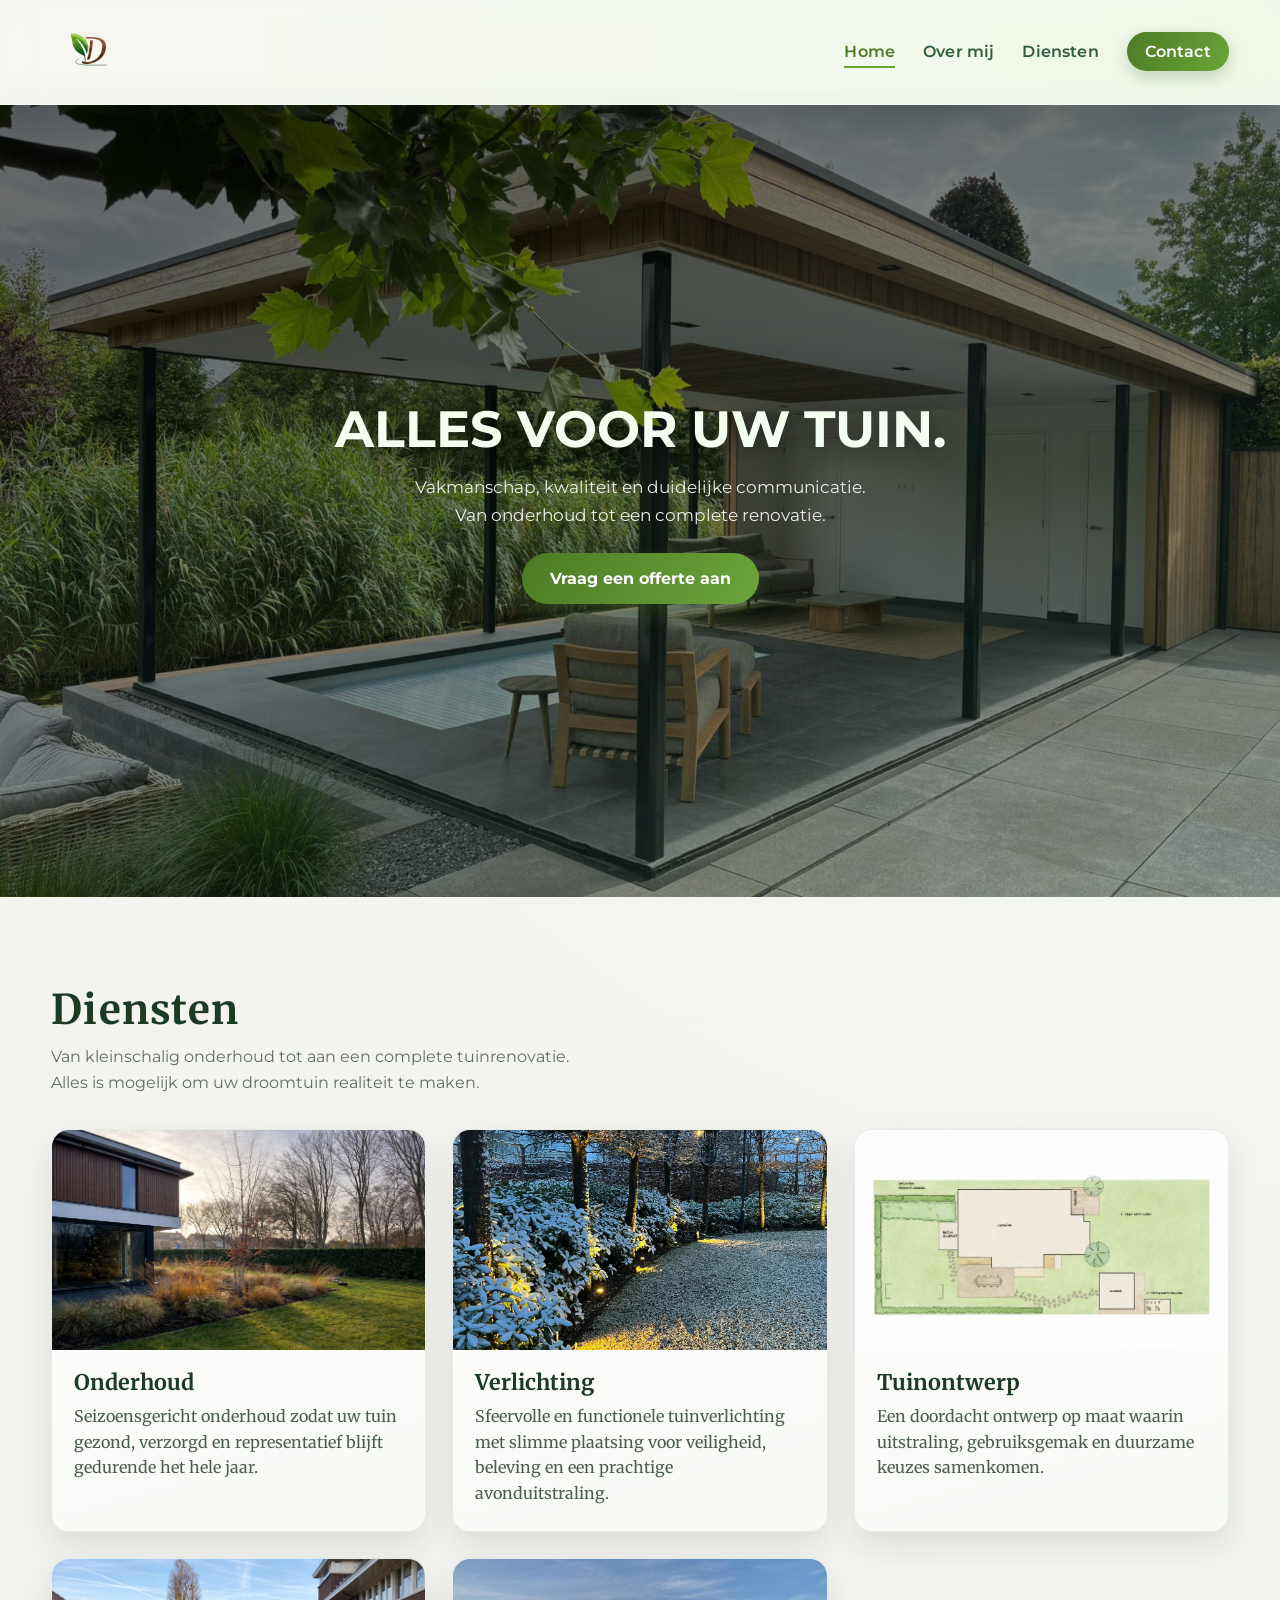
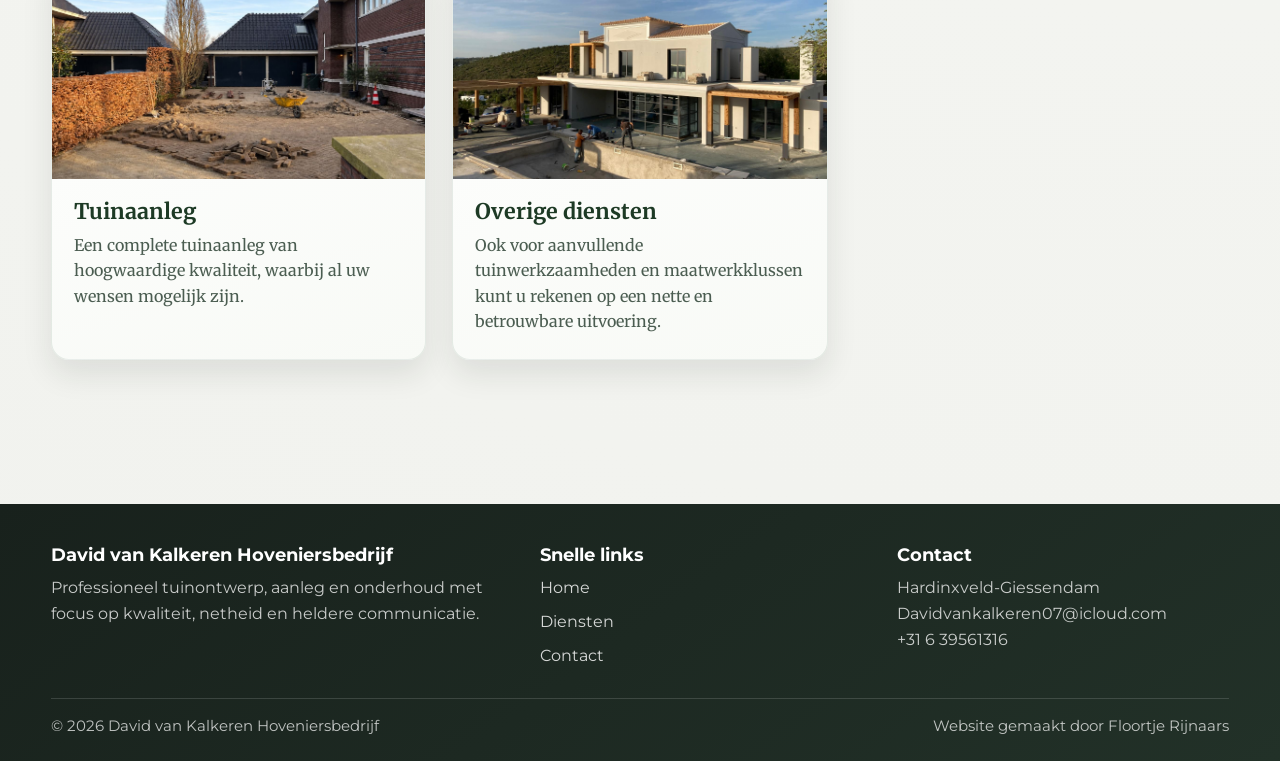
==== index.html @ a8cec8f9 "Eerste versie van website" ====
<!DOCTYPE html>
<html lang="nl">
<head>
<meta charset="UTF-8">
<meta name="viewport" content="width=device-width, initial-scale=1.0">
<title>David van Kalkeren | Hoveniersbedrijf</title>
<meta name="description" content="David van Kalkeren Hoveniersbedrijf in Zuid-Holland. Alles voor uw tuin.">
<link rel="stylesheet" href="style.css">
</head>

<body>
<header class="header">
<div class="container nav-container">
<img src="images/logo.png" class="logo" alt="Logo David van Kalkeren">
<nav>
<ul class="nav-links">
<li><a href="index.html" class="active">Home</a></li>
<li><a href="over-mij.html">Over mij</a></li>
<li><a href="diensten.html">Diensten</a></li>
<li><a href="contact.html" class="cta">Contact</a></li>
</ul>
</nav>
<div class="hamburger" id="hamburger">&#9776;</div>
</div>
</header>

<section class="hero">
<div class="hero-content">
<h1>ALLES VOOR UW TUIN.</h1>
<p>Vakmanschap, kwaliteit en duidelijke communicatie.<br />Van onderhoud tot een complete renovatie.</p>
<a href="contact.html" class="btn-primary">Vraag een offerte aan</a>
</div>
</section>

<section class="container">
<h2 class="home-services-title">Diensten</h2>
<p class="page-intro">Van kleinschalig onderhoud tot aan een complete tuinrenovatie.<br />Alles is mogelijk om uw droomtuin realiteit te maken.</p>

<div class="grid services-grid">
<a class="card card-link" href="diensten.html#onderhoud">
<img src="images/services/onderhoud.jpg" alt="Onderhoud van tuin">
<h3>Onderhoud</h3>
<p>Seizoensgericht onderhoud zodat uw tuin gezond, verzorgd en representatief blijft gedurende het hele jaar.</p>
</a>

<a class="card card-link" href="diensten.html#verlichting">
<img src="images/services/verlichting-1.jpg" alt="Tuinverlichting">
<h3>Verlichting</h3>
<p>Sfeervolle en functionele tuinverlichting met slimme plaatsing voor veiligheid, beleving en een prachtige avonduitstraling.</p>
</a>

<a class="card card-link" href="diensten.html#tuinontwerp">
<img src="images/services/ontwerp-1.jpg" alt="Tuinontwerp op maat">
<h3>Tuinontwerp</h3>
<p>Een doordacht ontwerp op maat waarin uitstraling, gebruiksgemak en duurzame keuzes samenkomen.</p>
</a>

<a class="card card-link" href="diensten.html#tuin-aanleg">
<img src="images/services/aanleg.jpg" alt="Tuinaanleg">
<h3>Tuinaanleg</h3>
<p>Een complete tuinaanleg van hoogwaardige kwaliteit, waarbij al uw wensen mogelijk zijn.</p>
</a>

<a class="card card-link" href="diensten.html#overige-diensten">
<img src="images/services/overige-diensten-1.jpg" alt="Overige diensten voor de tuin">
<h3>Overige diensten</h3>
<p>Ook voor aanvullende tuinwerkzaamheden en maatwerkklussen kunt u rekenen op een nette en betrouwbare uitvoering.</p>
</a>
</div>
</section>

<footer>
<div class="footer-inner">
<div class="footer-brand"><h3>David van Kalkeren Hoveniersbedrijf</h3>
<p>Professioneel tuinontwerp, aanleg en onderhoud met focus op kwaliteit, netheid en heldere communicatie.</p>
</div>
<div class="footer-links">
<h4>Snelle links</h4>
<a href="index.html">Home</a><br>
<a href="diensten.html">Diensten</a><br>
<a href="contact.html">Contact</a>
</div>
<div class="footer-meta">
<h4>Contact</h4>
<p>Hardinxveld-Giessendam</p>
<p>Davidvankalkeren07@icloud.com</p>
<p>+31 6 39561316</p>
</div>
</div>
<div class="footer-bottom">
<p>&copy; 2026 David van Kalkeren Hoveniersbedrijf</p>
<p>Website gemaakt door Floortje Rijnaars</p>
</div>
</footer>

<script src="script.js"></script>
</body>
</html>
---- style.css ----
/* ===== FONTS ===== */
@import url('https://fonts.googleapis.com/css2?family=Montserrat:wght@400;500;600;700;800&family=Merriweather:wght@400;700&display=swap');

/* ===== RESET ===== */
* {
    margin: 0;
    padding: 0;
    box-sizing: border-box;
}

:root {
    --bg: #f4f5f1;
    --surface: #ffffff;
    --surface-soft: #f8faf6;
    --text: #26302a;
    --muted: #5f6e64;
    --primary: #2f5d3a;
    --accent: #6ba539;
    --accent-dark: #4c7a26;
    --hero-green: #cfeea8;
    --hero-white: #f4fff0;
    --shadow-soft: 0 14px 30px rgba(28, 41, 33, 0.10);
    --shadow-strong: 0 18px 42px rgba(28, 41, 33, 0.18);
}

html {
    scroll-behavior: smooth;
}

body {
    font-family: 'Montserrat', sans-serif;
    background: radial-gradient(circle at top right, #eef5e8 0%, var(--bg) 40%, #f1f2ee 100%);
    color: var(--text);
    overflow-x: hidden;
    line-height: 1.6;
}

img {
    max-width: 100%;
    height: auto;
    display: block;
}

h1,
h2,
h3 {
    line-height: 1.2;
    color: #1f2a22;
}

h1 {
    font-size: clamp(2rem, 4.5vw, 3.2rem);
    margin-bottom: 14px;
}

h2 {
    font-size: clamp(1.7rem, 3vw, 2.3rem);
    margin-bottom: 12px;
}

h3 {
    font-size: 1.35rem;
}

section {
    padding: 88px 0;
}

.container {
    width: min(92%, 1180px);
    margin: 0 auto;
}

.page-intro {
    max-width: 760px;
    color: var(--muted);
    margin-bottom: 34px;
}

.home-services-title {
    font-family: 'Merriweather', serif;
    font-size: clamp(2rem, 3.2vw, 2.6rem);
    letter-spacing: 0.03em;
    color: #1d3a25;
    margin-bottom: 10px;
}

/* ===== HEADER ===== */
.header {
    position: sticky;
    top: 0;
    z-index: 1000;
    background: rgba(245, 251, 241, 0.42);
    -webkit-backdrop-filter: blur(14px) saturate(140%);
    backdrop-filter: blur(14px) saturate(140%);
    border-bottom: 1px solid rgba(255, 255, 255, 0.38);
    box-shadow: 0 12px 30px rgba(22, 33, 27, 0.14);
}

.nav-container {
    display: flex;
    justify-content: space-between;
    align-items: center;
    padding: 10px 0;
    min-height: 92px;
    position: relative;
}

.logo {
    height: 84px;
    width: auto;
    flex-shrink: 0;
}

nav {
    margin-left: auto;
}

.nav-links {
    display: flex;
    list-style: none;
    align-items: center;
    gap: 28px;
}

.nav-links a {
    text-decoration: none;
    color: var(--primary);
    font-weight: 600;
    letter-spacing: 0.01em;
    position: relative;
    transition: color 0.2s ease;
}

.nav-links a:not(.cta)::after {
    content: "";
    position: absolute;
    left: 0;
    bottom: -7px;
    width: 100%;
    height: 2px;
    background: var(--accent);
    transform: scaleX(0);
    transform-origin: left;
    transition: transform 0.24s ease;
}

.nav-links a:hover,
.nav-links a.active {
    color: var(--accent-dark);
}

.nav-links a:hover::after,
.nav-links a.active::after {
    transform: scaleX(1);
}

.cta {
    background: linear-gradient(120deg, var(--accent-dark), var(--accent));
    color: #fff !important;
    padding: 10px 18px;
    border-radius: 999px;
    box-shadow: 0 6px 16px rgba(72, 119, 39, 0.28);
}

.cta:hover,
.cta.active {
    filter: brightness(1.05);
}

.hamburger {
    display: none;
    font-size: 30px;
    line-height: 1;
    color: var(--primary);
    cursor: pointer;
}

/* ===== HERO ===== */
.hero {
    min-height: 88vh;
    background: url('images/hero.jpg') center/cover no-repeat;
    display: flex;
    align-items: center;
    justify-content: center;
    position: relative;
    text-align: center;
}

.hero::after {
    content: "";
    position: absolute;
    inset: 0;
    background: linear-gradient(160deg, rgba(0, 0, 0, 0.60), rgba(28, 50, 34, 0.45));
}

.hero-content {
    position: relative;
    z-index: 2;
    color: #fff;
    max-width: 820px;
    padding: 24px;
}

.hero h1 {
    color: var(--hero-white);
    text-shadow: 0 4px 20px rgba(0, 0, 0, 0.35);
}

.hero p {
    max-width: 680px;
    margin: 0 auto;
    color: rgba(255, 255, 255, 0.90);
    font-size: 1.08rem;
}

.btn-primary {
    display: inline-block;
    margin-top: 24px;
    background: linear-gradient(120deg, var(--accent-dark), var(--accent));
    color: #fff;
    padding: 13px 28px;
    border-radius: 999px;
    text-decoration: none;
    font-weight: 700;
    border: 0;
    cursor: pointer;
    transition: transform 0.2s ease, box-shadow 0.2s ease;
    box-shadow: 0 8px 20px rgba(74, 123, 41, 0.30);
}

.btn-primary:hover {
    transform: translateY(-2px);
    box-shadow: 0 10px 24px rgba(74, 123, 41, 0.36);
}

/* ===== GRID ===== */
.grid {
    display: grid;
    gap: 26px;
}

.services-grid {
    grid-template-columns: repeat(3, minmax(0, 1fr));
}

.portfolio-grid {
    grid-template-columns: repeat(auto-fit, minmax(270px, 1fr));
}

/* ===== CARDS ===== */
.card {
    background: linear-gradient(165deg, #ffffff 0%, var(--surface-soft) 100%);
    border: 1px solid rgba(47, 93, 58, 0.10);
    border-radius: 18px;
    overflow: hidden;
    box-shadow: var(--shadow-soft);
    transition: transform 0.22s ease, box-shadow 0.22s ease;
}

.card-link {
    display: block;
    text-decoration: none;
    color: inherit;
}

.card:hover {
    transform: translateY(-6px);
    box-shadow: var(--shadow-strong);
}

.card img {
    width: 100%;
    height: 220px;
    object-fit: cover;
}

.card h3 {
    font-family: 'Merriweather', serif;
    padding: 20px 22px 8px;
    color: #1d3a25;
}

.card p {
    padding: 0 22px 24px;
    color: #4b5d51;
    font-family: 'Merriweather', serif;
    font-size: 1rem;
}

/* ===== SERVICES SHOWCASE ===== */
.services-showcase {
    display: grid;
    gap: 22px;
    max-width: 1080px;
    margin: 0 auto;
}

.service-panel {
    background: linear-gradient(165deg, #ffffff 0%, #f7faf5 100%);
    border: 1px solid rgba(47, 93, 58, 0.12);
    border-radius: 16px;
    overflow: hidden;
    box-shadow: 0 10px 22px rgba(28, 41, 33, 0.10);
    scroll-margin-top: 120px;
}

.service-content {
    padding: 20px;
}

.service-content h2 {
    font-family: 'Merriweather', serif;
    font-size: clamp(1.35rem, 2vw, 1.7rem);
    margin-bottom: 6px;
    color: #1d3a25;
}

.service-content p {
    color: #47584d;
    margin-bottom: 12px;
    font-size: 0.98rem;
    line-height: 1.55;
}

.service-gallery {
    display: flex;
    gap: 12px;
    overflow-x: auto;
    overflow-y: hidden;
    scroll-snap-type: x mandatory;
    scroll-padding: 6px;
    padding: 6px 2px 8px;
    -webkit-overflow-scrolling: touch;
    scrollbar-width: thin;
    scrollbar-color: rgba(76, 122, 38, 0.45) rgba(232, 239, 227, 0.5);
    mask-image: linear-gradient(to right, transparent 0, black 10px, black calc(100% - 10px), transparent 100%);
}

.service-gallery img {
    flex: 0 0 clamp(240px, 32vw, 340px);
    width: clamp(240px, 32vw, 340px);
    aspect-ratio: 16 / 10;
    object-fit: cover;
    border-radius: 10px;
    box-shadow: 0 6px 14px rgba(24, 38, 29, 0.12);
    transition: transform 0.2s ease, box-shadow 0.2s ease;
    scroll-snap-align: start;
}

.service-gallery img:hover {
    transform: translateY(-2px);
    box-shadow: 0 10px 20px rgba(24, 38, 29, 0.16);
}

.service-gallery::-webkit-scrollbar {
    height: 5px;
}

.service-gallery::-webkit-scrollbar-track {
    background: rgba(232, 239, 227, 0.5);
    border-radius: 999px;
}

.service-gallery::-webkit-scrollbar-thumb {
    background: linear-gradient(120deg, rgba(76, 122, 38, 0.7), rgba(107, 165, 57, 0.6));
    border-radius: 999px;
}

.service-gallery::-webkit-scrollbar-thumb:hover {
    background: linear-gradient(120deg, rgba(76, 122, 38, 0.82), rgba(107, 165, 57, 0.75));
}


/* ===== ABOUT ===== */
.about-grid {
    display: grid;
    grid-template-columns: minmax(260px, 430px) 1fr;
    gap: 30px;
    align-items: stretch;
}

.about-photo-wrap {
    max-width: 430px;
    margin-inline: 0 auto;
    padding: 10px;
    border-radius: 24px;
    background: linear-gradient(145deg, rgba(201, 232, 172, 0.7), rgba(255, 255, 255, 0.95));
    box-shadow: 0 18px 34px rgba(25, 40, 30, 0.14);
}

.about-photo {
    width: 100%;
    aspect-ratio: 4 / 5;
    object-fit: cover;
    object-position: center 22%;
    border-radius: 18px;
    border: 1px solid rgba(47, 93, 58, 0.18);
    box-shadow: 0 16px 28px rgba(27, 43, 33, 0.18);
    filter: saturate(1.04) contrast(1.03);
    transition: transform 0.25s ease, box-shadow 0.25s ease;
}

.about-photo:hover {
    transform: translateY(-4px);
    box-shadow: 0 20px 34px rgba(27, 43, 33, 0.24);
}

.about-content-card {
    background: linear-gradient(160deg, #ffffff 0%, #f8fbf6 100%);
    border: 1px solid rgba(47, 93, 58, 0.12);
    border-radius: 20px;
    padding: 28px 28px 24px;
    box-shadow: var(--shadow-soft);
}

.about-label {
    display: inline-flex;
    align-items: center;
    gap: 10px;
    margin-bottom: 16px;
    padding: 0;
    background: transparent;
    color: #284b31;
    font-size: 0.82rem;
    font-weight: 800;
    letter-spacing: 0.08em;
    text-transform: uppercase;
}

.about-label::before {
    content: "";
    width: 34px;
    height: 2px;
    border-radius: 2px;
    background: linear-gradient(90deg, #4c7a26, #9fcc6f);
}

.about-grid p {
    margin-bottom: 14px;
    color: #3f4d44;
}

.about-grid ul {
    list-style: none;
    margin-top: 18px;
}

.about-grid li {
    margin-bottom: 10px;
    padding-left: 22px;
    position: relative;
}

.about-grid li::before {
    content: "+";
    position: absolute;
    left: 0;
    top: 0;
    color: var(--accent-dark);
    font-weight: 700;
}

.about-highlights {
    margin-top: 34px;
    display: flex;
    flex-wrap: wrap;
    gap: 10px;
}

.about-highlights span {
    padding: 8px 12px;
    border-radius: 999px;
    background: #edf5e7;
    border: 1px solid rgba(47, 93, 58, 0.14);
    color: #2f5d3a;
    font-weight: 600;
    font-size: 0.9rem;
}

/* ===== PORTFOLIO ===== */
.portfolio-section .page-intro {
    margin-bottom: 16px;
}

.portfolio-pills {
    display: flex;
    flex-wrap: wrap;
    gap: 10px;
    margin-bottom: 28px;
}

.portfolio-pills span {
    padding: 8px 13px;
    border-radius: 999px;
    background: linear-gradient(120deg, #eef6e8, #f9fcf7);
    border: 1px solid rgba(47, 93, 58, 0.15);
    color: #2c5036;
    font-weight: 700;
    font-size: 0.85rem;
    letter-spacing: 0.02em;
}

.portfolio-card {
    background: linear-gradient(160deg, #ffffff 0%, #f7faf5 100%);
    border: 1px solid rgba(47, 93, 58, 0.10);
    border-radius: 18px;
    overflow: hidden;
    box-shadow: var(--shadow-soft);
    transition: transform 0.24s ease, box-shadow 0.24s ease;
}

.portfolio-card:nth-child(3n + 2) {
    margin-top: 18px;
}

.portfolio-card:hover {
    transform: translateY(-5px);
    box-shadow: var(--shadow-strong);
}

.portfolio-card img {
    width: 100%;
    aspect-ratio: 4 / 3;
    object-fit: cover;
}

.portfolio-card-body {
    padding: 16px 16px 18px;
}

.portfolio-card h3 {
    font-family: 'Merriweather', serif;
    font-size: 1.12rem;
    color: #1d3a25;
    margin-bottom: 6px;
}

.portfolio-card p {
    color: #4b5d51;
    font-size: 0.95rem;
    margin-bottom: 12px;
}

.portfolio-tag {
    display: inline-block;
    padding: 5px 10px;
    border-radius: 999px;
    background: rgba(107, 165, 57, 0.15);
    border: 1px solid rgba(76, 122, 38, 0.28);
    color: #2c5036;
    font-size: 0.78rem;
    font-weight: 700;
    text-transform: uppercase;
    letter-spacing: 0.04em;
}

/* ===== CONTACT ===== */
.contact-section .page-intro {
    max-width: 880px;
}

.contact-layout {
    display: grid;
    grid-template-columns: minmax(280px, 420px) 1fr;
    gap: 24px;
    align-items: start;
}

.contact-panel {
    background: linear-gradient(160deg, #ffffff 0%, #f4f9f1 100%);
    border: 1px solid rgba(47, 93, 58, 0.12);
    border-radius: 20px;
    padding: 24px;
    box-shadow: var(--shadow-soft);
}

.contact-panel h2 {
    display: inline-flex;
    align-items: center;
    gap: 8px;
    font-family: 'Montserrat', sans-serif;
    font-size: 0.88rem;
    font-weight: 800;
    letter-spacing: 0.07em;
    text-transform: uppercase;
    color: #24452e;
    margin-bottom: 12px;
    padding: 7px 12px;
    border-radius: 999px;
    border: 1px solid rgba(76, 122, 38, 0.30);
    background: rgba(183, 215, 153, 0.18);
}

.contact-panel h2::before {
    content: "";
    width: 8px;
    height: 8px;
    border-radius: 50%;
    background: #6ba539;
}

.contact-panel > p {
    color: #4a5c50;
    margin-bottom: 16px;
}

.contact-info {
    display: grid;
    gap: 10px;
    margin-bottom: 20px;
}

.contact-info p {
    color: #3f4d44;
}

.contact-info a {
    color: #2f5d3a;
    text-decoration: none;
    font-weight: 600;
}

.contact-info a:hover {
    color: var(--accent-dark);
}

.contact-actions {
    display: grid;
    gap: 10px;
}

.contact-quick {
    display: inline-block;
    text-align: center;
    text-decoration: none;
    color: #2f5d3a;
    font-weight: 700;
    background: rgba(107, 165, 57, 0.14);
    border: 1px solid rgba(76, 122, 38, 0.30);
    border-radius: 10px;
    padding: 10px 12px;
}

.contact-quick:hover {
    background: rgba(107, 165, 57, 0.22);
}

.contact-form-card {
    background: var(--surface);
    border: 1px solid rgba(47, 93, 58, 0.12);
    border-radius: 20px;
    padding: 26px;
    box-shadow: var(--shadow-soft);
}

.contact-form-card h2 {
    display: inline-flex;
    align-items: center;
    gap: 8px;
    font-family: 'Montserrat', sans-serif;
    font-size: 0.88rem;
    font-weight: 800;
    letter-spacing: 0.07em;
    text-transform: uppercase;
    color: #24452e;
    margin-bottom: 12px;
    padding: 7px 12px;
    border-radius: 999px;
    border: 1px solid rgba(76, 122, 38, 0.30);
    background: rgba(183, 215, 153, 0.18);
}

.contact-form-card h2::before {
    content: "";
    width: 8px;
    height: 8px;
    border-radius: 50%;
    background: #6ba539;
}

.contact-form-intro {
    color: #516359;
    margin-bottom: 14px;
}

.contact-form-card input,
.contact-form-card textarea {
    width: 100%;
    padding: 12px 14px;
    border: 1px solid rgba(47, 93, 58, 0.24);
    border-radius: 10px;
    margin-bottom: 14px;
    font: inherit;
    color: var(--text);
    background: #fff;
}

.contact-form-card input:focus,
.contact-form-card textarea:focus {
    outline: 2px solid rgba(107, 165, 57, 0.26);
    border-color: var(--accent-dark);
}

/* ===== FOOTER ===== */
footer {
    margin-top: 56px;
    background: linear-gradient(145deg, #18211c 0%, #223128 100%);
    color: rgba(255, 255, 255, 0.88);
    padding: 40px 0 22px;
}

.footer-inner {
    width: min(92%, 1180px);
    margin: 0 auto;
    display: grid;
    grid-template-columns: 1.4fr 1fr 1fr;
    gap: 24px;
}

.footer-brand h3,
.footer-links h4,
.footer-meta h4 {
    margin: 0 0 10px;
    color: #ffffff;
    font-size: 1.12rem;
    line-height: 1.2;
}


.footer-brand p,
.footer-meta p {
    color: rgba(255, 255, 255, 0.76);
}

.footer-links a {
    display: inline-block;
    margin-bottom: 8px;
    color: rgba(255, 255, 255, 0.82);
    text-decoration: none;
}

.footer-links a:hover {
    color: #d0eeae;
}

.footer-bottom {
    width: min(92%, 1180px);
    margin: 22px auto 0;
    padding-top: 16px;
    border-top: 1px solid rgba(255, 255, 255, 0.14);
    display: flex;
    justify-content: space-between;
    gap: 16px;
    font-size: 0.92rem;
    color: rgba(255, 255, 255, 0.72);
}

/* ===== RESPONSIVE ===== */
@media (max-width: 1024px) {
    .service-gallery img {
        flex-basis: clamp(220px, 46vw, 320px);
        width: clamp(220px, 46vw, 320px);
    }
}

@media (max-width: 920px) {
    .logo {
        height: 72px;
    }

    .nav-links {
        position: absolute;
        top: calc(100% + 6px);
        right: 0;
        min-width: 240px;
        flex-direction: column;
        align-items: flex-start;
        gap: 16px;
        padding: 18px;
        background: #ffffff;
        border-radius: 12px;
        border: 1px solid rgba(47, 93, 58, 0.12);
        box-shadow: 0 14px 24px rgba(28, 42, 33, 0.14);
        display: none;
    }

    .nav-links.active {
        display: flex;
    }

    .hamburger {
        display: block;
        margin-left: 14px;
    }

    nav {
        margin-left: 0;
    }

    .about-grid {
        grid-template-columns: 1fr;
    }

    .services-grid {
        grid-template-columns: repeat(2, minmax(0, 1fr));
    }

    .about-photo-wrap {
        max-width: 370px;
        margin: 0 auto;
    }

    .about-content-card {
        padding: 24px 20px;
    }

    .portfolio-card:nth-child(3n + 2) {
        margin-top: 0;
    }

    .contact-layout {
        grid-template-columns: 1fr;
    }

    .contact-panel,
    .contact-form-card {
        padding: 22px 20px;
    }

    .footer-inner {
        grid-template-columns: 1fr 1fr;
    }

    .footer-brand {
        grid-column: 1 / -1;
    }
}

@media (max-width: 680px) {
    .nav-container {
        min-height: 80px;
    }

    .logo {
        height: 60px;
    }

    .hero {
        min-height: 76vh;
    }

    .hero-content {
        padding: 18px;
    }

    .hero p {
        font-size: 1rem;
    }

    .btn-primary {
        width: 100%;
        max-width: 320px;
    }

    .contact-quick {
        width: 100%;
    }

    .card img {
        height: 200px;
    }

    .services-grid {
        grid-template-columns: 1fr;
    }

    .service-content {
        padding: 18px;
    }

    .service-gallery {
        gap: 10px;
        padding-bottom: 8px;
    }

    .service-gallery img {
        flex-basis: 85%;
        width: 85%;
    }

    .portfolio-pills {
        margin-bottom: 20px;
    }

    .footer-inner {
        grid-template-columns: 1fr;
    }

    .footer-bottom {
        flex-direction: column;
        gap: 8px;
    }

    section {
        padding: 72px 0;
    }
}
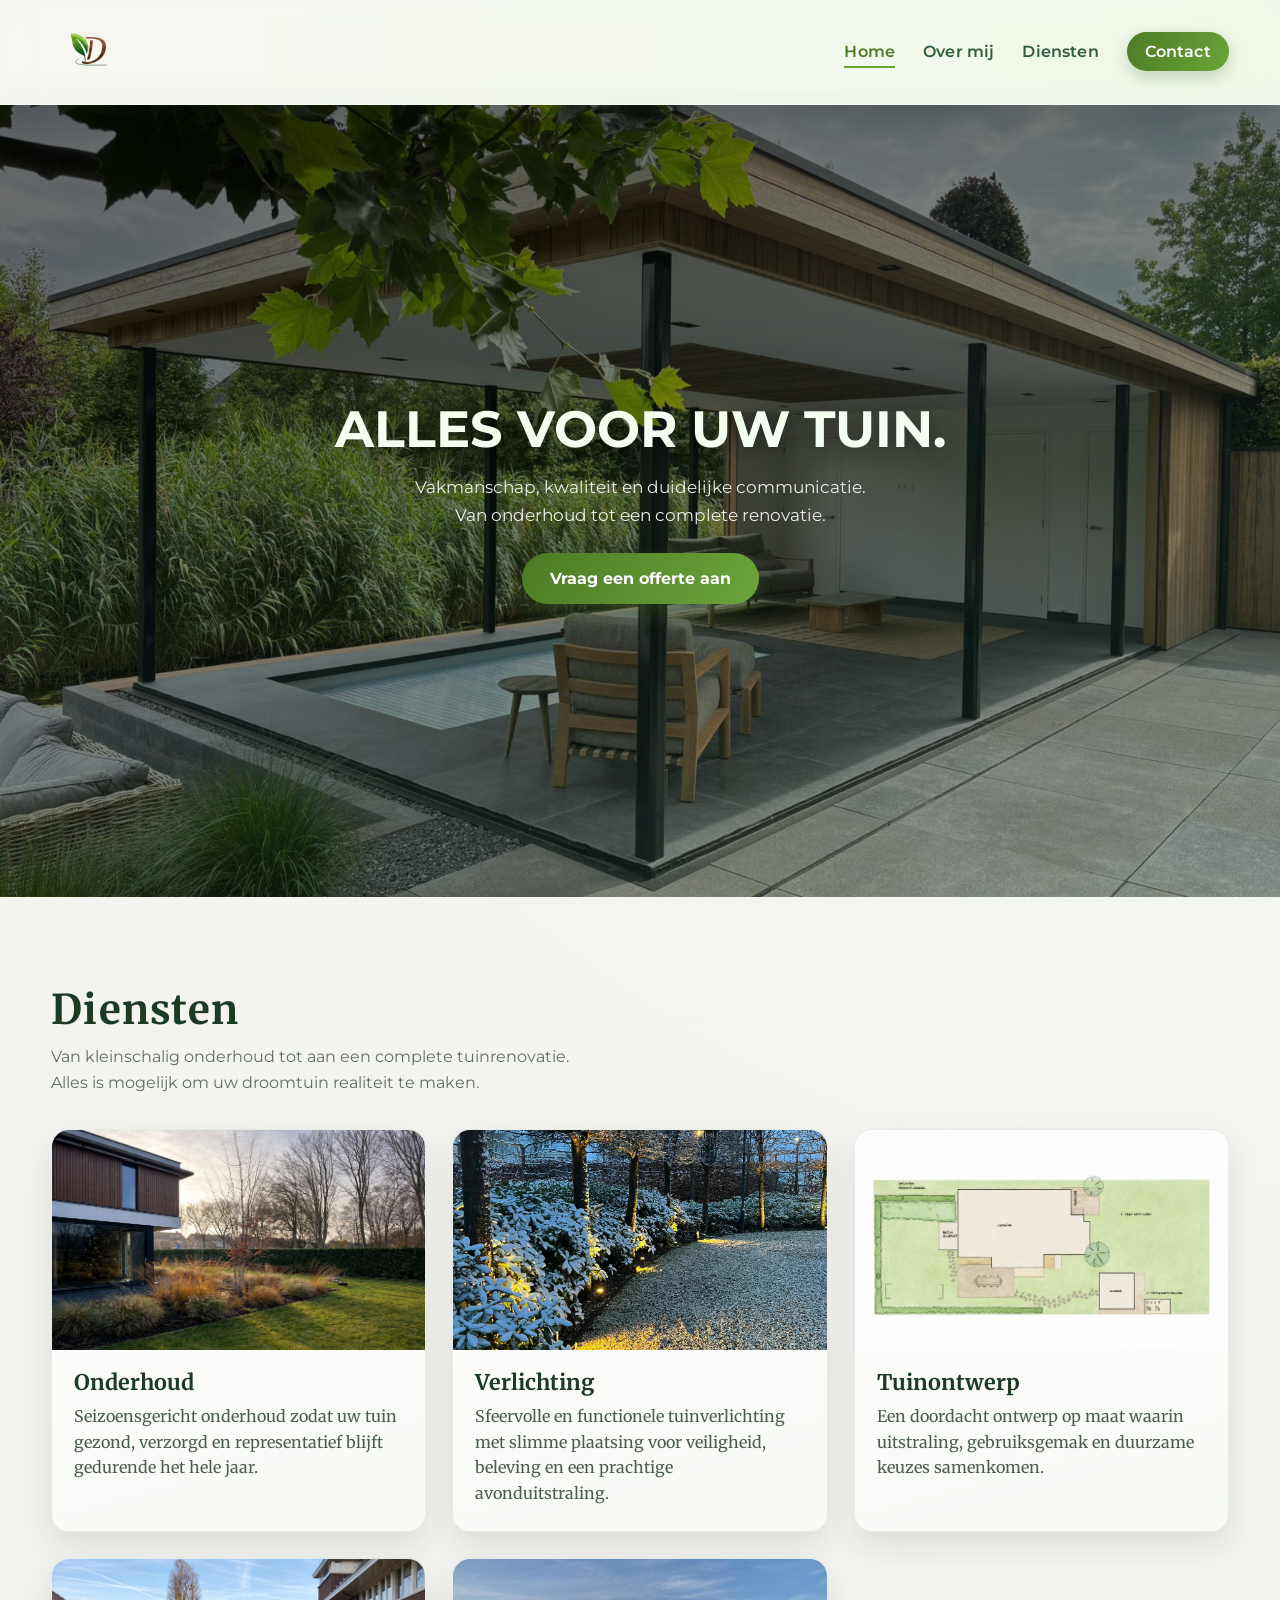
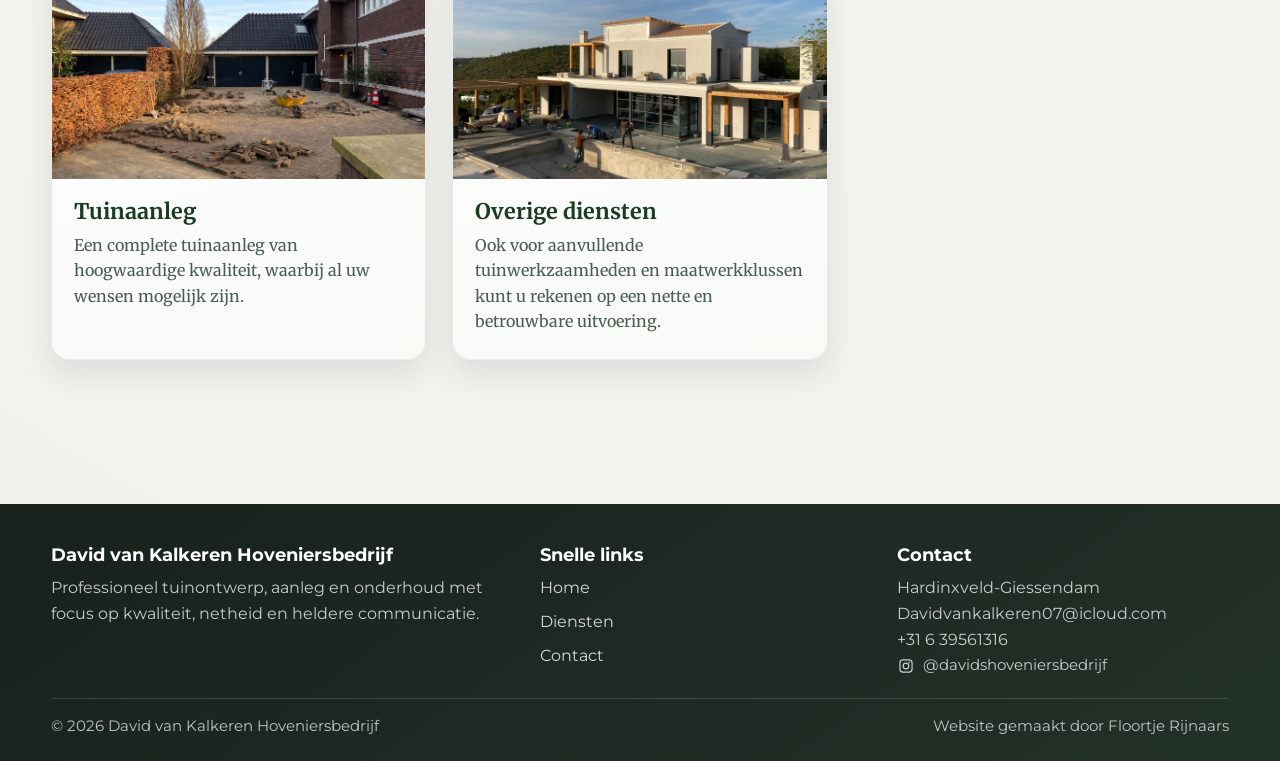
==== commit 73167b11: "Update footer Instagram link" ====
--- a/index.html
+++ b/index.html
@@ -85,6 +85,14 @@
 <p>Hardinxveld-Giessendam</p>
 <p>Davidvankalkeren07@icloud.com</p>
 <p>+31 6 39561316</p>
+<a class="footer-social" href="https://www.instagram.com/davidshoveniersbedrijf?igsh=OTRycnhqdHpjNXdn" target="_blank" rel="noopener noreferrer" aria-label="Bekijk het Instagram-account van Davids Hoveniersbedrijf">
+<span class="footer-social-icon" aria-hidden="true">
+<svg viewBox="0 0 24 24" role="img" focusable="false">
+<path d="M7.5 2h9A5.5 5.5 0 0 1 22 7.5v9a5.5 5.5 0 0 1-5.5 5.5h-9A5.5 5.5 0 0 1 2 16.5v-9A5.5 5.5 0 0 1 7.5 2Zm0 1.8A3.7 3.7 0 0 0 3.8 7.5v9a3.7 3.7 0 0 0 3.7 3.7h9a3.7 3.7 0 0 0 3.7-3.7v-9a3.7 3.7 0 0 0-3.7-3.7h-9Zm9.45 1.35a1.1 1.1 0 1 1 0 2.2 1.1 1.1 0 0 1 0-2.2ZM12 6.85A5.15 5.15 0 1 1 6.85 12 5.16 5.16 0 0 1 12 6.85Zm0 1.8A3.35 3.35 0 1 0 15.35 12 3.35 3.35 0 0 0 12 8.65Z"/>
+</svg>
+</span>
+<span class="footer-social-handle">@davidshoveniersbedrijf</span>
+</a>
 </div>
 </div>
 <div class="footer-bottom">
--- a/style.css
+++ b/style.css
@@ -733,6 +733,12 @@
     color: rgba(255, 255, 255, 0.76);
 }
 
+.footer-meta {
+    display: flex;
+    flex-direction: column;
+    align-items: flex-start;
+}
+
 .footer-links a {
     display: inline-block;
     margin-bottom: 8px;
@@ -742,6 +748,43 @@
 
 .footer-links a:hover {
     color: #d0eeae;
+}
+
+.footer-social {
+    display: inline-flex;
+    align-items: center;
+    gap: 8px;
+    margin-top: 2px;
+    text-decoration: none;
+    color: rgba(255, 255, 255, 0.76);
+    line-height: 1.5;
+    transition: color 0.2s ease;
+}
+
+.footer-social:hover {
+    color: #d0eeae;
+}
+
+.footer-social-icon {
+    display: inline-flex;
+    align-items: center;
+    justify-content: center;
+    width: 18px;
+    height: 18px;
+    color: currentColor;
+    flex-shrink: 0;
+    transform: translateY(1px);
+}
+
+.footer-social-icon svg {
+    width: 16px;
+    height: 16px;
+    fill: currentColor;
+}
+
+.footer-social-handle {
+    font-size: 0.92rem;
+    color: inherit;
 }
 
 .footer-bottom {
